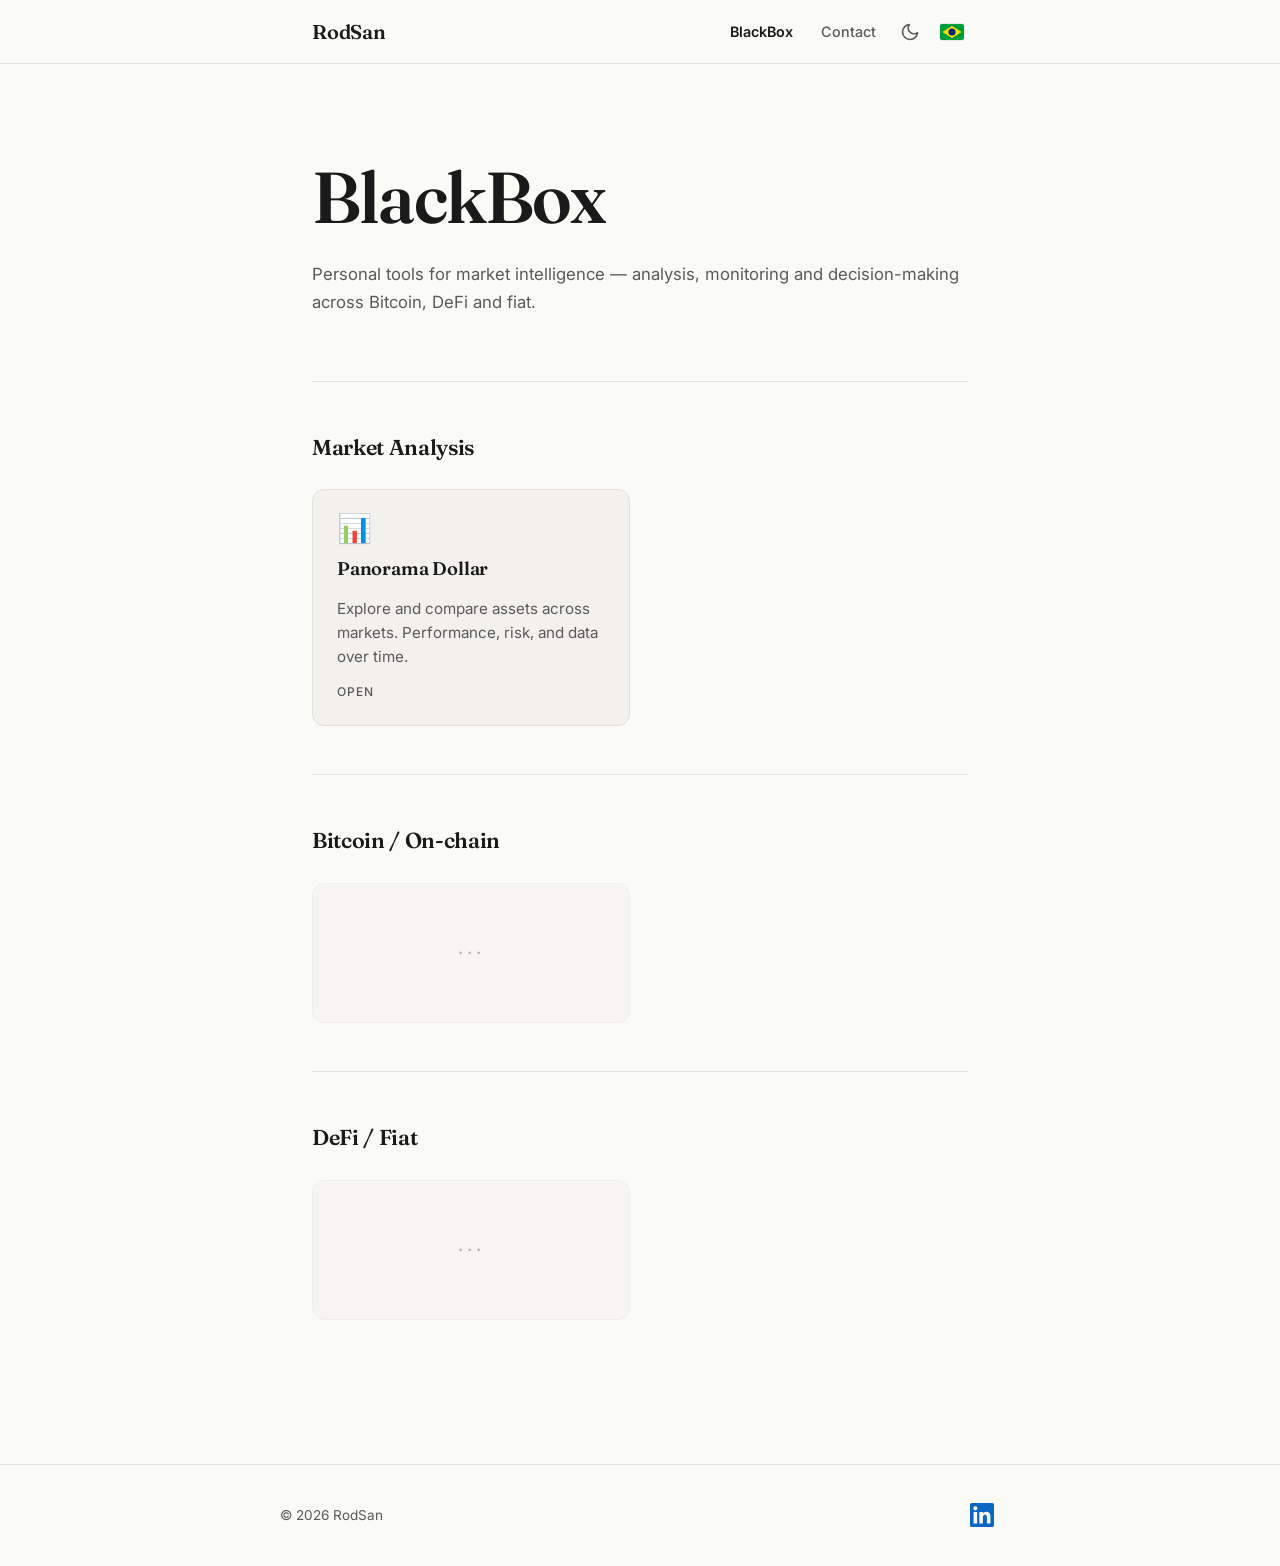
==== index.html @ 90bb87aa "Fix Panorama Dollar link URL in Blackbox" ====
<!DOCTYPE html>
<html lang="en">
<head>
    <meta charset="UTF-8">
    <meta name="viewport" content="width=device-width, initial-scale=1.0">
    <title>BlackBox — RodSan</title>
    <meta name="description" content="Personal tools for market intelligence — analysis, monitoring and decision-making across Bitcoin, DeFi and fiat.">

    <link rel="alternate" hreflang="en" href="https://0xrodsan.github.io/blackbox/">
    <link rel="alternate" hreflang="pt-BR" href="https://0xrodsan.github.io/blackbox/pt/">
    <link rel="alternate" hreflang="x-default" href="https://0xrodsan.github.io/blackbox/">
    <link rel="canonical" href="https://0xrodsan.github.io/blackbox/">

    <link rel="preconnect" href="https://fonts.googleapis.com">
    <link rel="preconnect" href="https://fonts.gstatic.com" crossorigin>
    <link href="https://fonts.googleapis.com/css2?family=Fraunces:ital,wght@0,400;0,600;0,700;1,400&family=Inter:wght@400;500;600&display=swap" rel="stylesheet">

    <link rel="stylesheet" href="./style.css">

    <script>
        (function() {
            var stored = localStorage.getItem('theme');
            var prefersDark = window.matchMedia('(prefers-color-scheme: dark)').matches;
            var theme = stored || (prefersDark ? 'dark' : 'light');
            document.documentElement.setAttribute('data-theme', theme);
        })();
    </script>
</head>
<body>
    <header class="site-header">
        <div class="header-inner">
            <a href="https://0xrodsan.github.io/" class="site-logo">RodSan</a>

            <nav class="site-nav" aria-label="Main navigation">
                <ul class="nav-list">
                    <li class="nav-item"><a class="nav-link is-active" aria-current="page">BlackBox</a></li>
                    <li class="nav-item"><a href="https://0xrodsan.github.io/contato.html" class="nav-link">Contact</a></li>
                </ul>
            </nav>

            <div class="header-actions">
                <button type="button" class="theme-toggle" aria-label="Toggle light/dark theme" title="Toggle theme">
                    <svg class="icon-sun" xmlns="http://www.w3.org/2000/svg" width="20" height="20" viewBox="0 0 24 24" fill="none" stroke="currentColor" stroke-width="2" stroke-linecap="round" stroke-linejoin="round" aria-hidden="true">
                        <circle cx="12" cy="12" r="4"></circle>
                        <path d="M12 2v2M12 20v2M4.93 4.93l1.41 1.41M17.66 17.66l1.41 1.41M2 12h2M20 12h2M4.93 19.07l1.41-1.41M17.66 6.34l1.41-1.41"></path>
                    </svg>
                    <svg class="icon-moon" xmlns="http://www.w3.org/2000/svg" width="20" height="20" viewBox="0 0 24 24" fill="none" stroke="currentColor" stroke-width="2" stroke-linecap="round" stroke-linejoin="round" aria-hidden="true">
                        <path d="M21 12.79A9 9 0 1 1 11.21 3 7 7 0 0 0 21 12.79z"></path>
                    </svg>
                </button>

                <a href="./pt/" class="lang-flag" aria-label="Português" title="Português">
                    <svg xmlns="http://www.w3.org/2000/svg" viewBox="0 0 30 20" width="24" height="16" aria-hidden="true">
                        <rect width="30" height="20" fill="#009c3b"/>
                        <polygon points="15,2.5 27,10 15,17.5 3,10" fill="#ffdf00"/>
                        <circle cx="15" cy="10" r="4.5" fill="#002776"/>
                    </svg>
                </a>

                <button type="button" class="menu-toggle" aria-label="Open menu" aria-expanded="false" aria-controls="mobile-nav">
                    <span></span>
                    <span></span>
                    <span></span>
                </button>
            </div>
        </div>

        <nav id="mobile-nav" class="mobile-nav" aria-label="Mobile navigation" hidden>
            <ul class="mobile-nav-list">
                <li class="mobile-nav-item"><a class="mobile-nav-link is-active" aria-current="page">BlackBox</a></li>
                <li class="mobile-nav-item"><a href="https://0xrodsan.github.io/contato.html" class="mobile-nav-link">Contact</a></li>
            </ul>
        </nav>
    </header>

    <main class="main-content">
        <section class="hero reveal" aria-labelledby="hero-title">
            <h1 id="hero-title" class="hero-title">BlackBox</h1>
            <p class="hero-subtitle">
                Personal tools for market intelligence — analysis, monitoring and decision-making across Bitcoin, DeFi and fiat.
            </p>
        </section>

        <section class="app-section reveal" aria-labelledby="section-market">
            <h3 id="section-market" class="app-section-title">Market Analysis</h3>
            <div class="app-grid">
                <article class="app-card">
                    <div class="app-card-emoji" aria-hidden="true">📊</div>
                    <h4 class="app-card-title">Panorama Dollar</h4>
                    <p class="app-card-text">Explore and compare assets across markets. Performance, risk, and data over time.</p>
                    <a class="app-card-cta" href="https://0xrodsan.github.io/panorama-dollar/">Open</a>
                </article>
            </div>
        </section>

        <section class="app-section reveal" aria-labelledby="section-btc">
            <h3 id="section-btc" class="app-section-title">Bitcoin / On-chain</h3>
            <div class="app-grid">
                <article class="app-card app-card--placeholder" aria-hidden="true">
                    <span class="app-card-placeholder-mark">···</span>
                </article>
            </div>
        </section>

        <section class="app-section reveal" aria-labelledby="section-defi">
            <h3 id="section-defi" class="app-section-title">DeFi / Fiat</h3>
            <div class="app-grid">
                <article class="app-card app-card--placeholder" aria-hidden="true">
                    <span class="app-card-placeholder-mark">···</span>
                </article>
            </div>
        </section>
    </main>

    <footer class="site-footer">
        <div class="footer-inner">
            <p class="footer-copy">© <span class="footer-year">2025</span> RodSan</p>
            <ul class="footer-social">
                <li>
                    <a href="https://www.linkedin.com/in/rodsan80/" class="footer-social-link" target="_blank" rel="noopener noreferrer" aria-label="LinkedIn">
                        <svg xmlns="http://www.w3.org/2000/svg" viewBox="0 0 24 24" aria-hidden="true">
                            <path fill="#0A66C2" d="M20.447 20.452h-3.554v-5.569c0-1.328-.027-3.037-1.852-3.037-1.853 0-2.136 1.445-2.136 2.939v5.667H9.351V9h3.414v1.561h.046c.477-.9 1.637-1.85 3.37-1.85 3.601 0 4.267 2.37 4.267 5.455v6.286zM5.337 7.433c-1.144 0-2.063-.926-2.063-2.065 0-1.138.92-2.063 2.063-2.063 1.14 0 2.064.925 2.064 2.063 0 1.139-.925 2.065-2.064 2.065zm1.782 13.019H3.555V9h3.564v11.452zM22.225 0H1.771C.792 0 0 .774 0 1.729v20.542C0 23.227.792 24 1.771 24h20.451C23.2 24 24 23.227 24 22.271V1.729C24 .774 23.2 0 22.222 0h.003z"/>
                        </svg>
                    </a>
                </li>
            </ul>
        </div>
    </footer>

    <script src="./config.js"></script>
    <script src="./script.js"></script>
</body>
</html>
---- style.css ----
/* ============================================================
   Theme tokens
   ============================================================ */
:root {
    --font-serif: "Fraunces", "Iowan Old Style", "Apple Garamond", Georgia, serif;
    --font-sans: "Inter", -apple-system, BlinkMacSystemFont, "Segoe UI", Roboto, sans-serif;

    --max-width: 720px;
    --header-height: 64px;

    --transition-fast: 180ms ease;
    --transition-medium: 320ms ease;

    --radius-sm: 6px;
    --radius-md: 12px;
    --radius-lg: 16px;
}

[data-theme="light"] {
    --color-bg: #fafaf7;
    --color-surface: #f3f1ec;
    --color-text: #1a1a1a;
    --color-text-muted: #5a5a5a;
    --color-border: #e3e0d8;
    --color-accent: #1a1a1a;
    --color-link: #1a1a1a;
    --color-link-hover: #5a5a5a;
}

[data-theme="dark"] {
    --color-bg: #131312;
    --color-surface: #1c1c1a;
    --color-text: #ececea;
    --color-text-muted: #9a9a96;
    --color-border: #2a2a27;
    --color-accent: #ececea;
    --color-link: #ececea;
    --color-link-hover: #b8b8b3;
}

/* ============================================================
   Reset & base
   ============================================================ */
*,
*::before,
*::after {
    box-sizing: border-box;
    margin: 0;
    padding: 0;
}

html {
    scroll-behavior: smooth;
    -webkit-text-size-adjust: 100%;
}

body {
    font-family: var(--font-sans);
    font-size: 16px;
    line-height: 1.65;
    color: var(--color-text);
    background-color: var(--color-bg);
    -webkit-font-smoothing: antialiased;
    -moz-osx-font-smoothing: grayscale;
    transition: background-color var(--transition-medium), color var(--transition-medium);
    min-height: 100vh;
    display: flex;
    flex-direction: column;
}

a {
    color: var(--color-link);
    text-decoration: none;
    transition: color var(--transition-fast);
}

a:hover {
    color: var(--color-link-hover);
}

button {
    font: inherit;
    color: inherit;
    background: none;
    border: none;
    cursor: pointer;
}

ul {
    list-style: none;
}

img,
svg {
    display: block;
    max-width: 100%;
}

/* ============================================================
   Header
   ============================================================ */
.site-header {
    position: fixed;
    top: 0;
    left: 0;
    right: 0;
    z-index: 100;
    height: var(--header-height);
    background-color: color-mix(in srgb, var(--color-bg) 88%, transparent);
    backdrop-filter: saturate(180%) blur(12px);
    -webkit-backdrop-filter: saturate(180%) blur(12px);
    border-bottom: 1px solid var(--color-border);
    transition: background-color var(--transition-medium), border-color var(--transition-medium);
}

.header-inner {
    height: 100%;
    max-width: var(--max-width);
    margin: 0 auto;
    padding: 0 1.25rem;
    display: flex;
    align-items: center;
    justify-content: space-between;
    gap: 1rem;
}

.site-logo {
    font-family: var(--font-serif);
    font-size: 1.25rem;
    font-weight: 600;
    letter-spacing: -0.01em;
    color: var(--color-text);
}

.site-logo:hover {
    color: var(--color-text-muted);
}

.site-nav {
    display: none;
    margin-left: auto;
}

.nav-list {
    display: flex;
    gap: 1.75rem;
}

.nav-link {
    font-size: 0.9rem;
    font-weight: 500;
    color: var(--color-text-muted);
    position: relative;
}

.nav-link::after {
    content: "";
    position: absolute;
    left: 0;
    right: 0;
    bottom: -4px;
    height: 1px;
    background-color: currentColor;
    transform: scaleX(0);
    transform-origin: left;
    transition: transform var(--transition-fast);
}

.nav-link:hover {
    color: var(--color-text);
}

.nav-link:hover::after {
    transform: scaleX(1);
}

/* Active nav state — no href, distinct color/weight, no underline animation */
.nav-link.is-active,
.mobile-nav-link.is-active {
    color: var(--color-text);
    font-weight: 600;
    cursor: default;
}

.nav-link.is-active::after {
    display: none;
}

.nav-link.is-active:hover {
    color: var(--color-text);
}

.header-actions {
    display: flex;
    align-items: center;
    gap: 0.5rem;
}

.lang-flag {
    display: inline-flex;
    align-items: center;
    justify-content: center;
    padding: 0.25rem;
    border-radius: var(--radius-sm);
    transition: background-color var(--transition-fast);
}

.lang-flag:hover {
    background-color: var(--color-surface);
}

.lang-flag svg {
    display: block;
    width: 24px;
    height: 16px;
    border-radius: 2px;
    box-shadow: 0 0 0 1px color-mix(in srgb, var(--color-border) 70%, transparent);
}

.theme-toggle {
    display: flex;
    align-items: center;
    justify-content: center;
    width: 36px;
    height: 36px;
    border-radius: var(--radius-sm);
    color: var(--color-text-muted);
    transition: color var(--transition-fast), background-color var(--transition-fast);
}

.theme-toggle:hover {
    color: var(--color-text);
    background-color: var(--color-surface);
}

.icon-sun,
.icon-moon {
    display: none;
}

[data-theme="light"] .icon-moon {
    display: block;
}

[data-theme="dark"] .icon-sun {
    display: block;
}

.menu-toggle {
    display: flex;
    flex-direction: column;
    justify-content: center;
    gap: 4px;
    width: 36px;
    height: 36px;
    padding: 8px;
    border-radius: var(--radius-sm);
    transition: background-color var(--transition-fast);
}

.menu-toggle:hover {
    background-color: var(--color-surface);
}

.menu-toggle span {
    display: block;
    height: 1.5px;
    width: 100%;
    background-color: var(--color-text);
    border-radius: 1px;
    transition: transform var(--transition-fast), opacity var(--transition-fast);
}

.menu-toggle[aria-expanded="true"] span:nth-child(1) {
    transform: translateY(5.5px) rotate(45deg);
}

.menu-toggle[aria-expanded="true"] span:nth-child(2) {
    opacity: 0;
}

.menu-toggle[aria-expanded="true"] span:nth-child(3) {
    transform: translateY(-5.5px) rotate(-45deg);
}

/* Mobile nav */
.mobile-nav {
    border-top: 1px solid var(--color-border);
    background-color: var(--color-bg);
    padding: 1rem 1.25rem 1.5rem;
}

.mobile-nav[hidden] {
    display: none;
}

.mobile-nav-list {
    display: flex;
    flex-direction: column;
    gap: 0.75rem;
}

.mobile-nav-link {
    display: block;
    padding: 0.5rem 0;
    font-size: 1rem;
    color: var(--color-text);
    border-bottom: 1px solid var(--color-border);
}

/* ============================================================
   Main content
   ============================================================ */
.main-content {
    flex: 1;
    max-width: var(--max-width);
    width: 100%;
    margin: 0 auto;
    padding: calc(var(--header-height) + 3rem) 1.25rem 4rem;
}

/* Section reveal animation */
.reveal {
    opacity: 0;
    transform: translateY(24px);
    transition: opacity 700ms ease, transform 700ms ease;
}

.reveal.is-visible {
    opacity: 1;
    transform: translateY(0);
}

@media (prefers-reduced-motion: reduce) {
    .reveal {
        opacity: 1;
        transform: none;
        transition: none;
    }
}

/* ============================================================
   Hero
   ============================================================ */
.hero {
    padding: 3rem 0 4rem;
    border-bottom: 1px solid var(--color-border);
}

.hero-title {
    font-family: var(--font-serif);
    font-size: clamp(2.75rem, 8vw, 4.5rem);
    font-weight: 600;
    letter-spacing: -0.025em;
    line-height: 1.05;
    margin-bottom: 1.5rem;
}

.hero-subtitle {
    font-size: 1.05rem;
    line-height: 1.7;
    color: var(--color-text-muted);
    max-width: 36rem;
}

:lang(en) .hero-subtitle {
    max-width: 42rem;
}

/* ============================================================
   App sections (category + card grid) — reusable template
   ============================================================ */
.app-section {
    padding: 3rem 0;
    border-bottom: 1px solid var(--color-border);
}

.app-section:last-of-type {
    border-bottom: none;
}

.app-section-title {
    font-family: var(--font-serif);
    font-size: 1.35rem;
    font-weight: 600;
    letter-spacing: -0.015em;
    color: var(--color-text);
    margin-bottom: 1.5rem;
}

.app-grid {
    display: grid;
    grid-template-columns: 1fr;
    gap: 1.25rem;
}

.app-card {
    background-color: var(--color-surface);
    border: 1px solid var(--color-border);
    border-radius: var(--radius-md);
    padding: 1.5rem;
    display: flex;
    flex-direction: column;
    gap: 0.75rem;
    min-height: 180px;
    transition: background-color var(--transition-medium), border-color var(--transition-medium), opacity var(--transition-medium);
}

.app-card.is-disabled {
    opacity: 0.6;
    cursor: not-allowed;
}

.app-card-emoji {
    font-size: 1.75rem;
    line-height: 1;
}

.app-card-title {
    font-family: var(--font-serif);
    font-size: 1.15rem;
    font-weight: 600;
    letter-spacing: -0.01em;
    color: var(--color-text);
}

.app-card-text {
    font-size: 0.95rem;
    color: var(--color-text-muted);
    line-height: 1.6;
    flex: 1;
}

.app-card-cta {
    font-size: 0.75rem;
    color: var(--color-text-muted);
    font-weight: 500;
    letter-spacing: 0.08em;
    text-transform: uppercase;
    margin-top: auto;
}

/* Empty placeholder card — disabled shell, no content */
.app-card--placeholder {
    opacity: 0.45;
    align-items: center;
    justify-content: center;
    min-height: 140px;
}

.app-card-placeholder-mark {
    color: var(--color-text-muted);
    font-size: 1.25rem;
    letter-spacing: 0.2em;
    line-height: 1;
}

/* ============================================================
   Footer
   ============================================================ */
.site-footer {
    border-top: 1px solid var(--color-border);
    padding: 2rem 1.25rem;
    margin-top: 2rem;
    transition: border-color var(--transition-medium);
}

.footer-inner {
    max-width: var(--max-width);
    margin: 0 auto;
    display: flex;
    align-items: center;
    justify-content: space-between;
    gap: 1rem;
}

.footer-copy {
    font-size: 0.85rem;
    color: var(--color-text-muted);
}

.footer-social {
    display: flex;
    gap: 1rem;
}

.footer-social-link {
    display: inline-flex;
    align-items: center;
    justify-content: center;
    color: var(--color-text-muted);
    padding: 0.4rem;
    transition: color var(--transition-fast), opacity var(--transition-fast), transform var(--transition-fast);
}

.footer-social-link:hover {
    color: var(--color-text);
    opacity: 0.75;
    transform: translateY(-2px);
}

.footer-social-link svg {
    width: 24px;
    height: 24px;
    flex-shrink: 0;
    pointer-events: none;
}

/* ============================================================
   Responsive: tablet & up
   ============================================================ */
@media (min-width: 720px) {
    .header-inner {
        padding: 0 2rem;
    }

    .site-nav {
        display: block;
    }

    .menu-toggle {
        display: none;
    }

    .mobile-nav {
        display: none !important;
    }

    .main-content {
        padding-left: 2rem;
        padding-right: 2rem;
    }

    .site-footer {
        padding-left: 2rem;
        padding-right: 2rem;
    }

    .app-grid {
        grid-template-columns: repeat(auto-fill, minmax(260px, 1fr));
    }
}
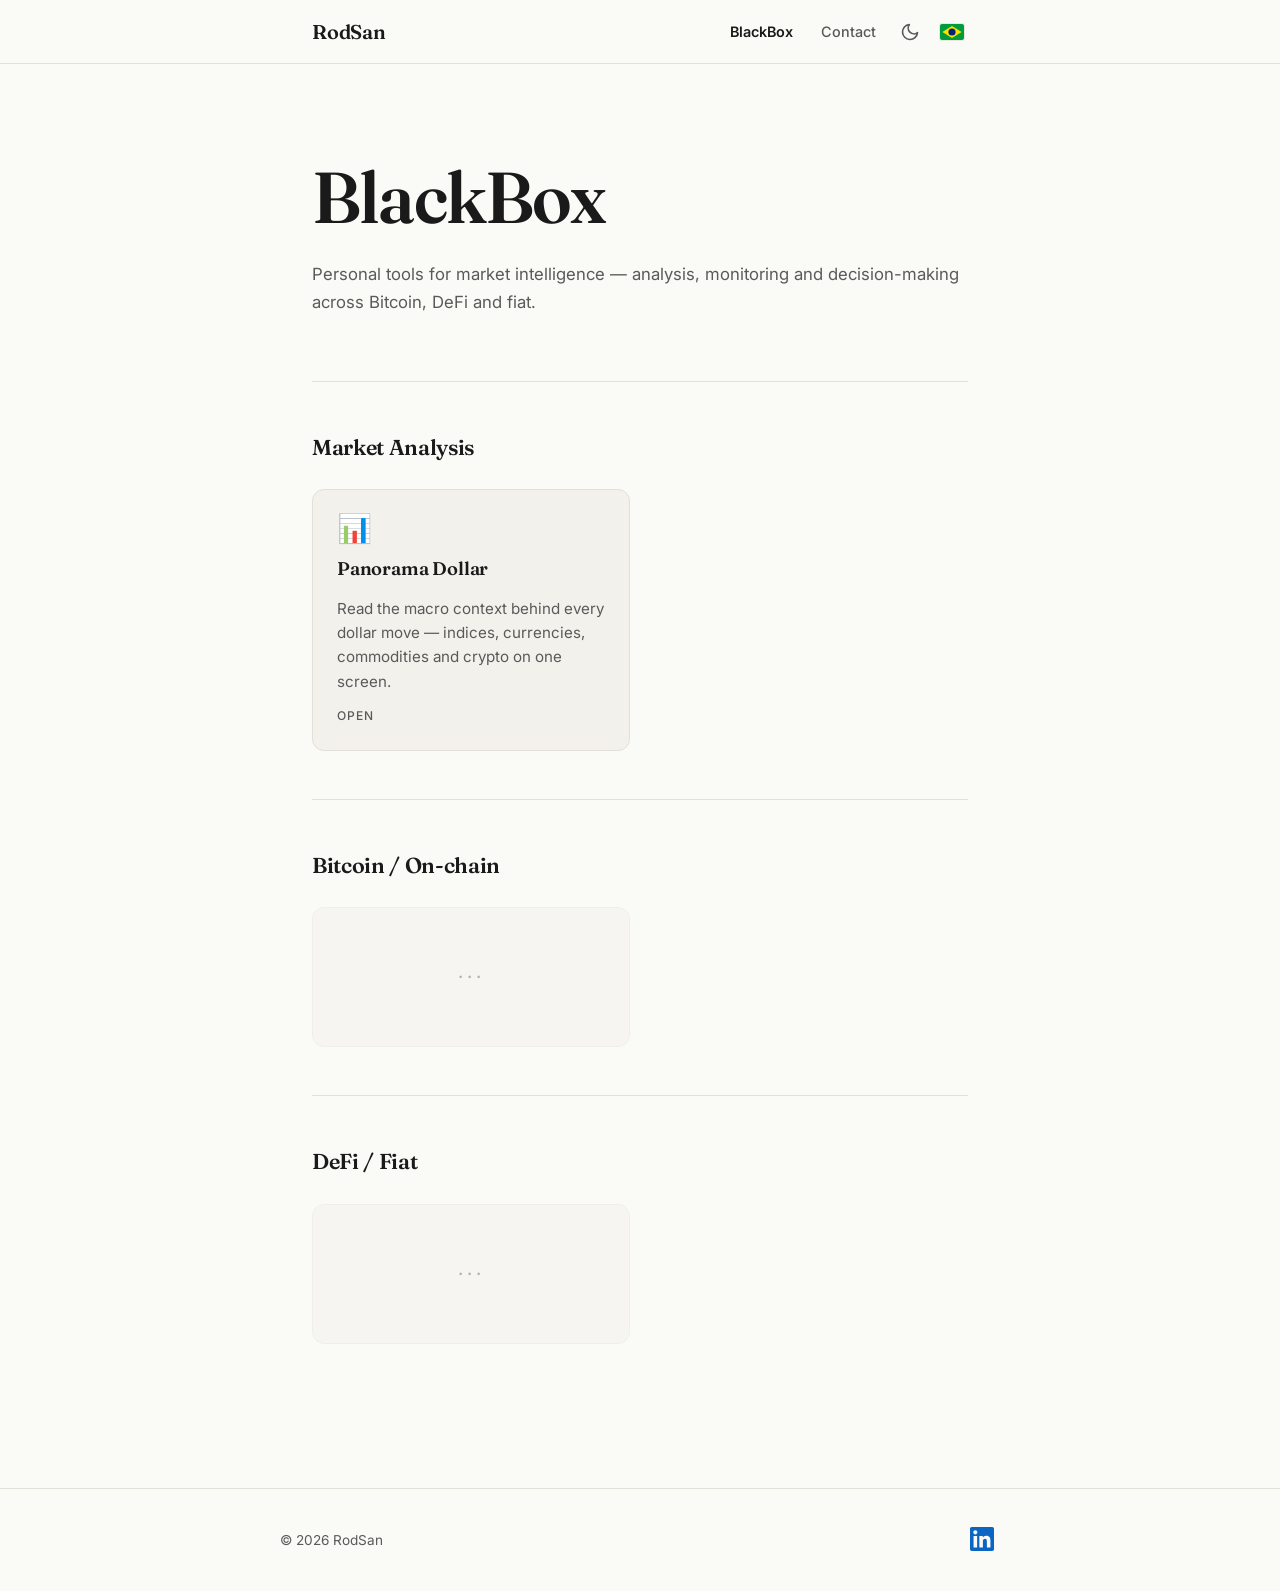
==== commit ab66f6fa: "Update Panorama Dollar card text and activate PT-BR link" ====
--- a/index.html
+++ b/index.html
@@ -87,7 +87,7 @@
                 <article class="app-card">
                     <div class="app-card-emoji" aria-hidden="true">📊</div>
                     <h4 class="app-card-title">Panorama Dollar</h4>
-                    <p class="app-card-text">Explore and compare assets across markets. Performance, risk, and data over time.</p>
+                    <p class="app-card-text">Read the macro context behind every dollar move — indices, currencies, commodities and crypto on one screen.</p>
                     <a class="app-card-cta" href="https://0xrodsan.github.io/panorama-dollar/">Open</a>
                 </article>
             </div>
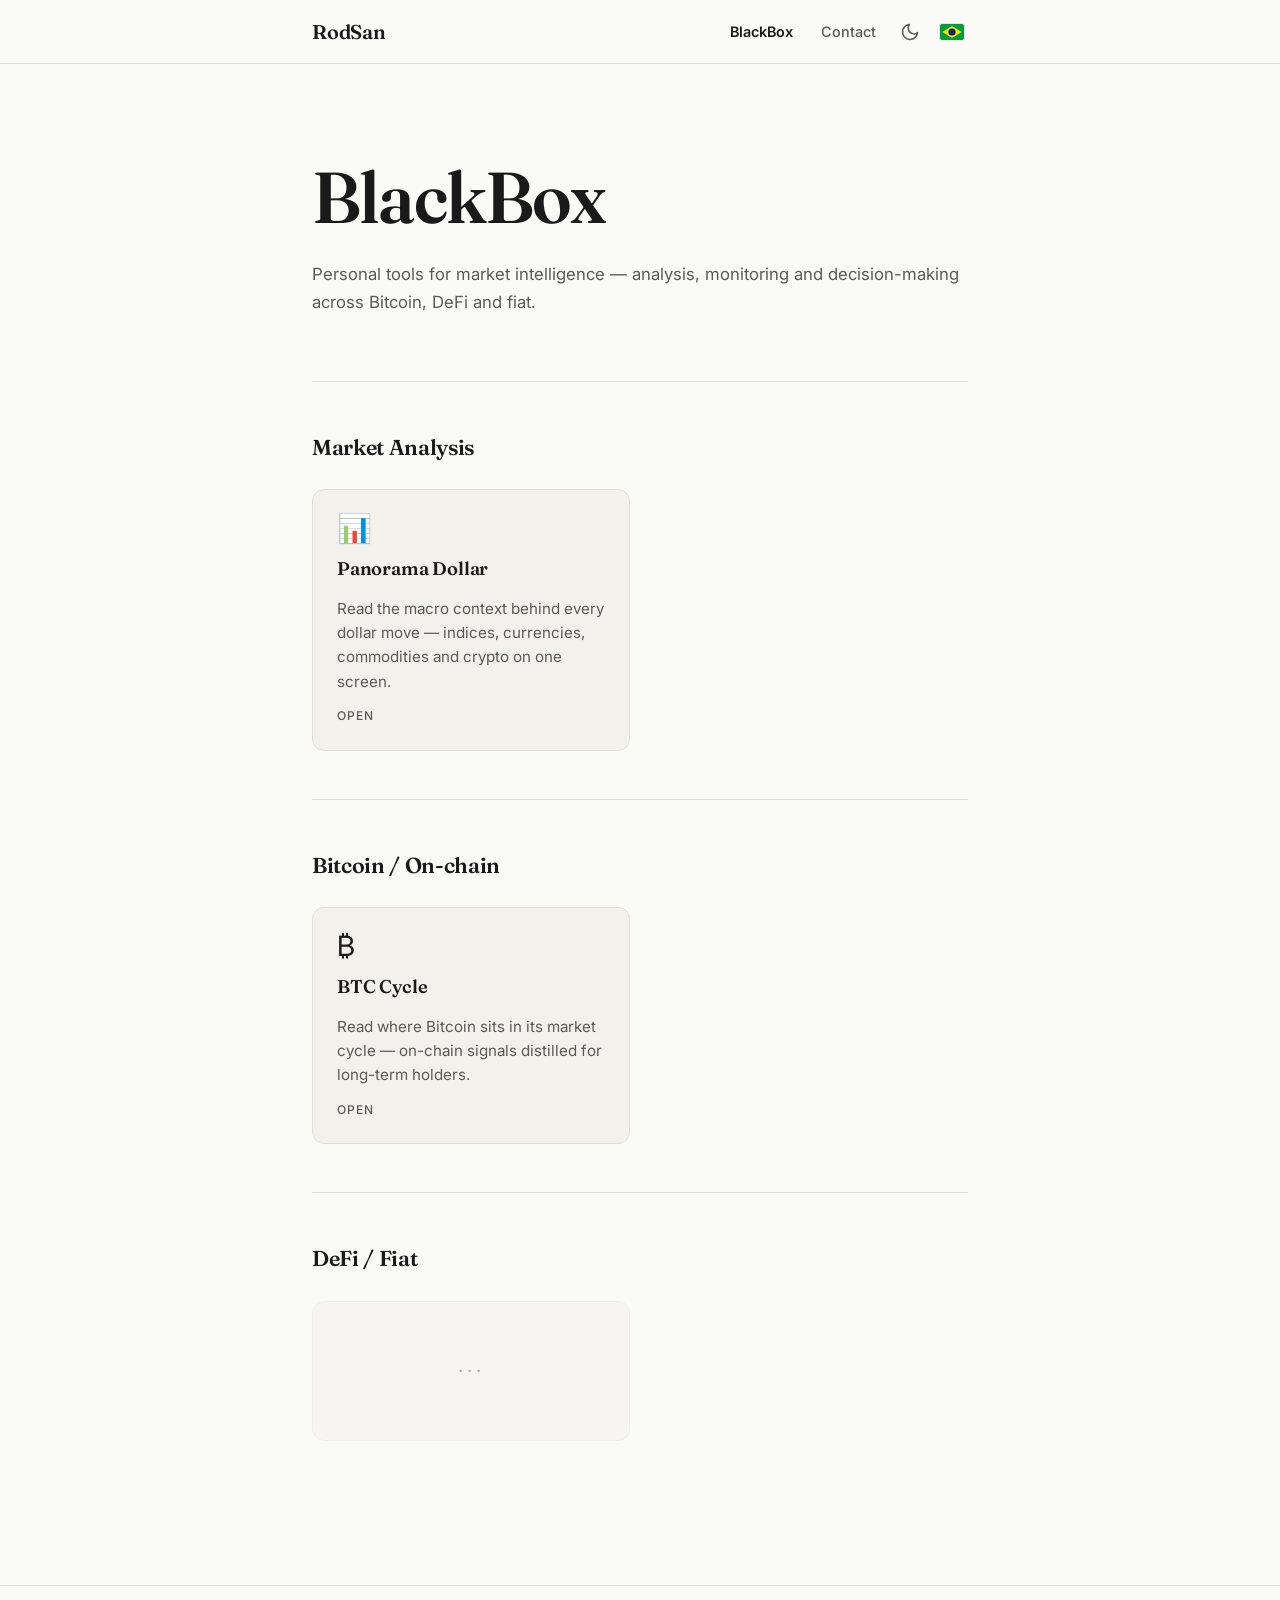
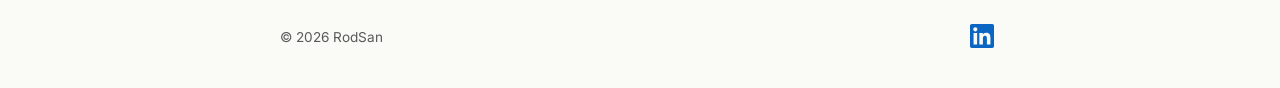
==== commit 282d44bf: "feat: add btc-cycle card to Bitcoin/On-chain category Co-Authored-By: Claude Sonnet 4.6 <noreply@ant" ====
--- a/index.html
+++ b/index.html
@@ -96,8 +96,11 @@
         <section class="app-section reveal" aria-labelledby="section-btc">
             <h3 id="section-btc" class="app-section-title">Bitcoin / On-chain</h3>
             <div class="app-grid">
-                <article class="app-card app-card--placeholder" aria-hidden="true">
-                    <span class="app-card-placeholder-mark">···</span>
+                <article class="app-card">
+                    <div class="app-card-emoji" aria-hidden="true">₿</div>
+                    <h4 class="app-card-title">BTC Cycle</h4>
+                    <p class="app-card-text">Read where Bitcoin sits in its market cycle — on-chain signals distilled for long-term holders.</p>
+                    <a class="app-card-cta" href="https://0xrodsan.github.io/btc-cycle/">Open</a>
                 </article>
             </div>
         </section>
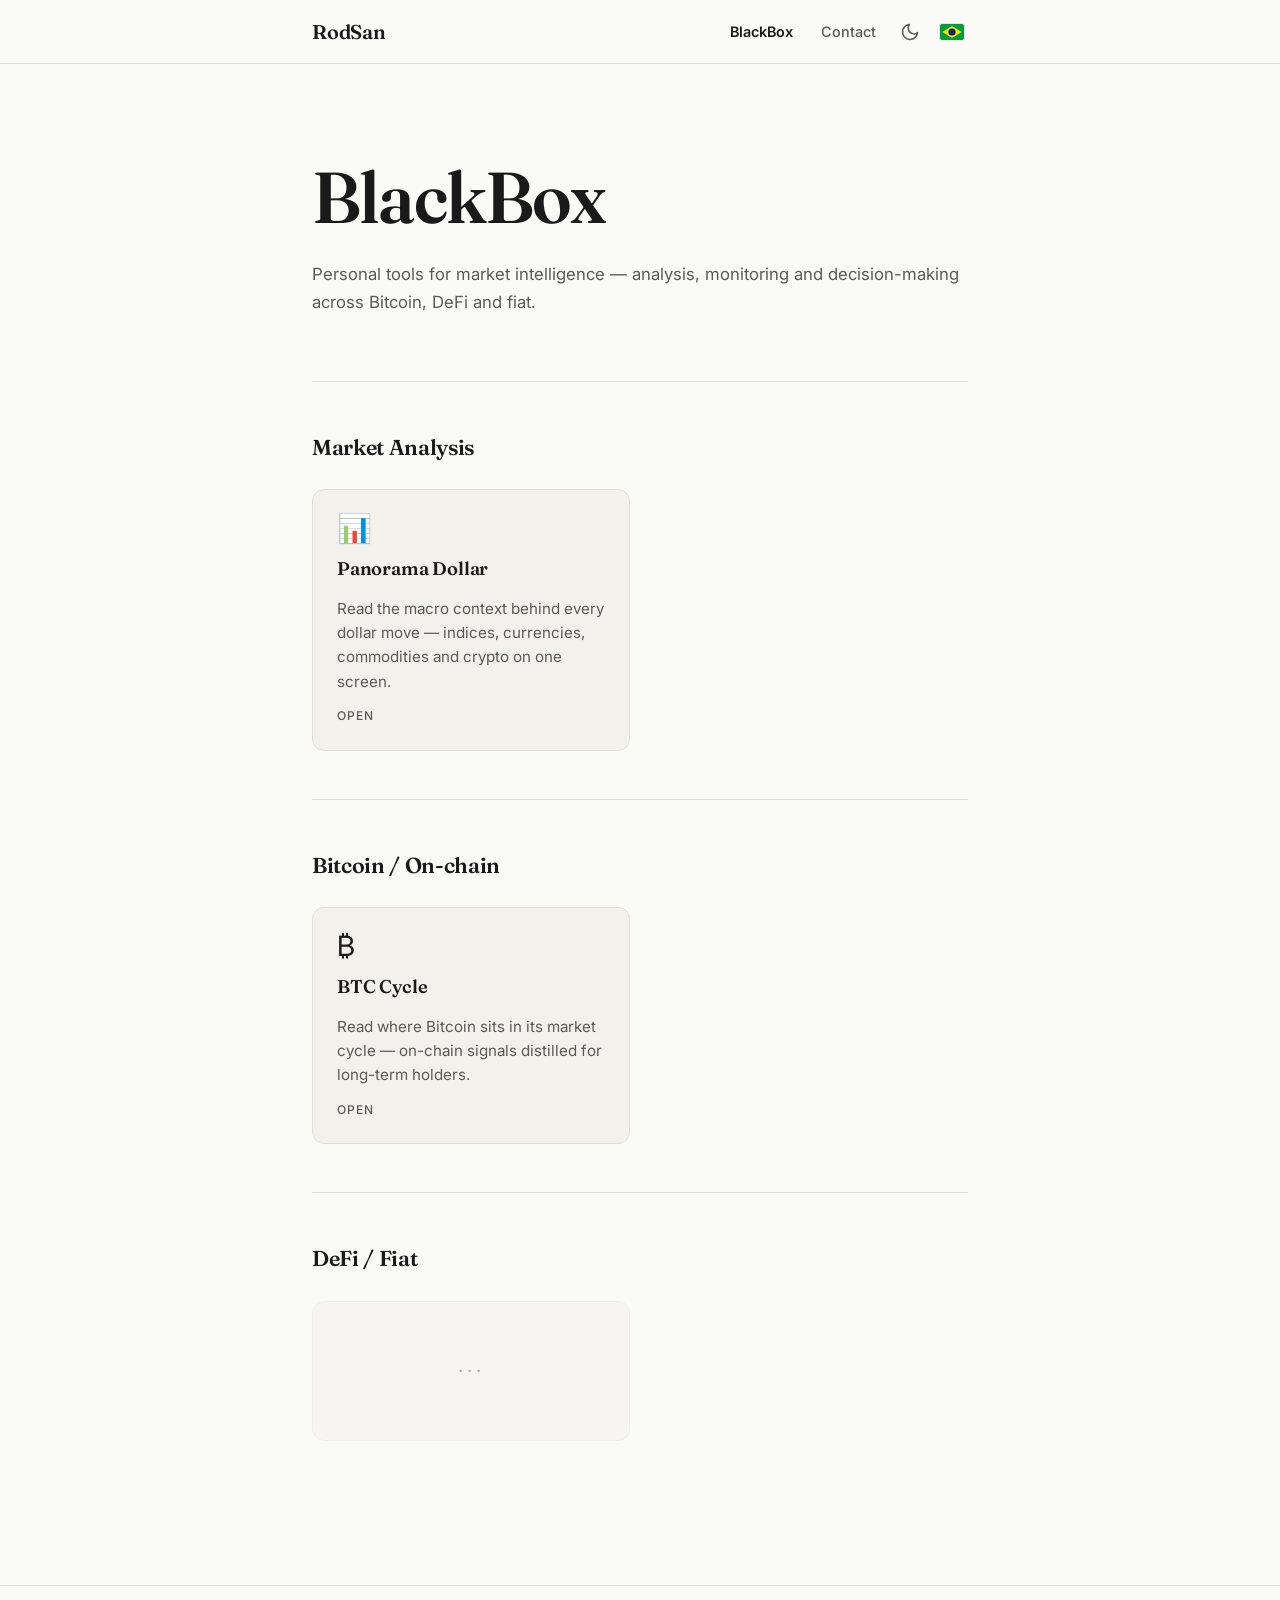
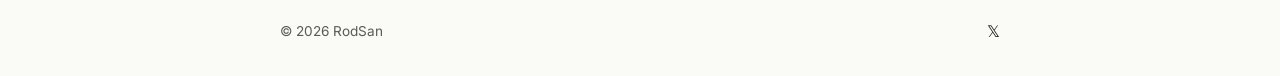
==== commit 4f293e54: "fix: replace LinkedIn with X in footer — subsection standard" ====
--- a/index.html
+++ b/index.html
@@ -120,11 +120,7 @@
             <p class="footer-copy">© <span class="footer-year">2025</span> RodSan</p>
             <ul class="footer-social">
                 <li>
-                    <a href="https://www.linkedin.com/in/rodsan80/" class="footer-social-link" target="_blank" rel="noopener noreferrer" aria-label="LinkedIn">
-                        <svg xmlns="http://www.w3.org/2000/svg" viewBox="0 0 24 24" aria-hidden="true">
-                            <path fill="#0A66C2" d="M20.447 20.452h-3.554v-5.569c0-1.328-.027-3.037-1.852-3.037-1.853 0-2.136 1.445-2.136 2.939v5.667H9.351V9h3.414v1.561h.046c.477-.9 1.637-1.85 3.37-1.85 3.601 0 4.267 2.37 4.267 5.455v6.286zM5.337 7.433c-1.144 0-2.063-.926-2.063-2.065 0-1.138.92-2.063 2.063-2.063 1.14 0 2.064.925 2.064 2.063 0 1.139-.925 2.065-2.064 2.065zm1.782 13.019H3.555V9h3.564v11.452zM22.225 0H1.771C.792 0 0 .774 0 1.729v20.542C0 23.227.792 24 1.771 24h20.451C23.2 24 24 23.227 24 22.271V1.729C24 .774 23.2 0 22.222 0h.003z"/>
-                        </svg>
-                    </a>
+                    <a href="https://x.com/0xRodSan" target="_blank" rel="noopener">𝕏</a>
                 </li>
             </ul>
         </div>
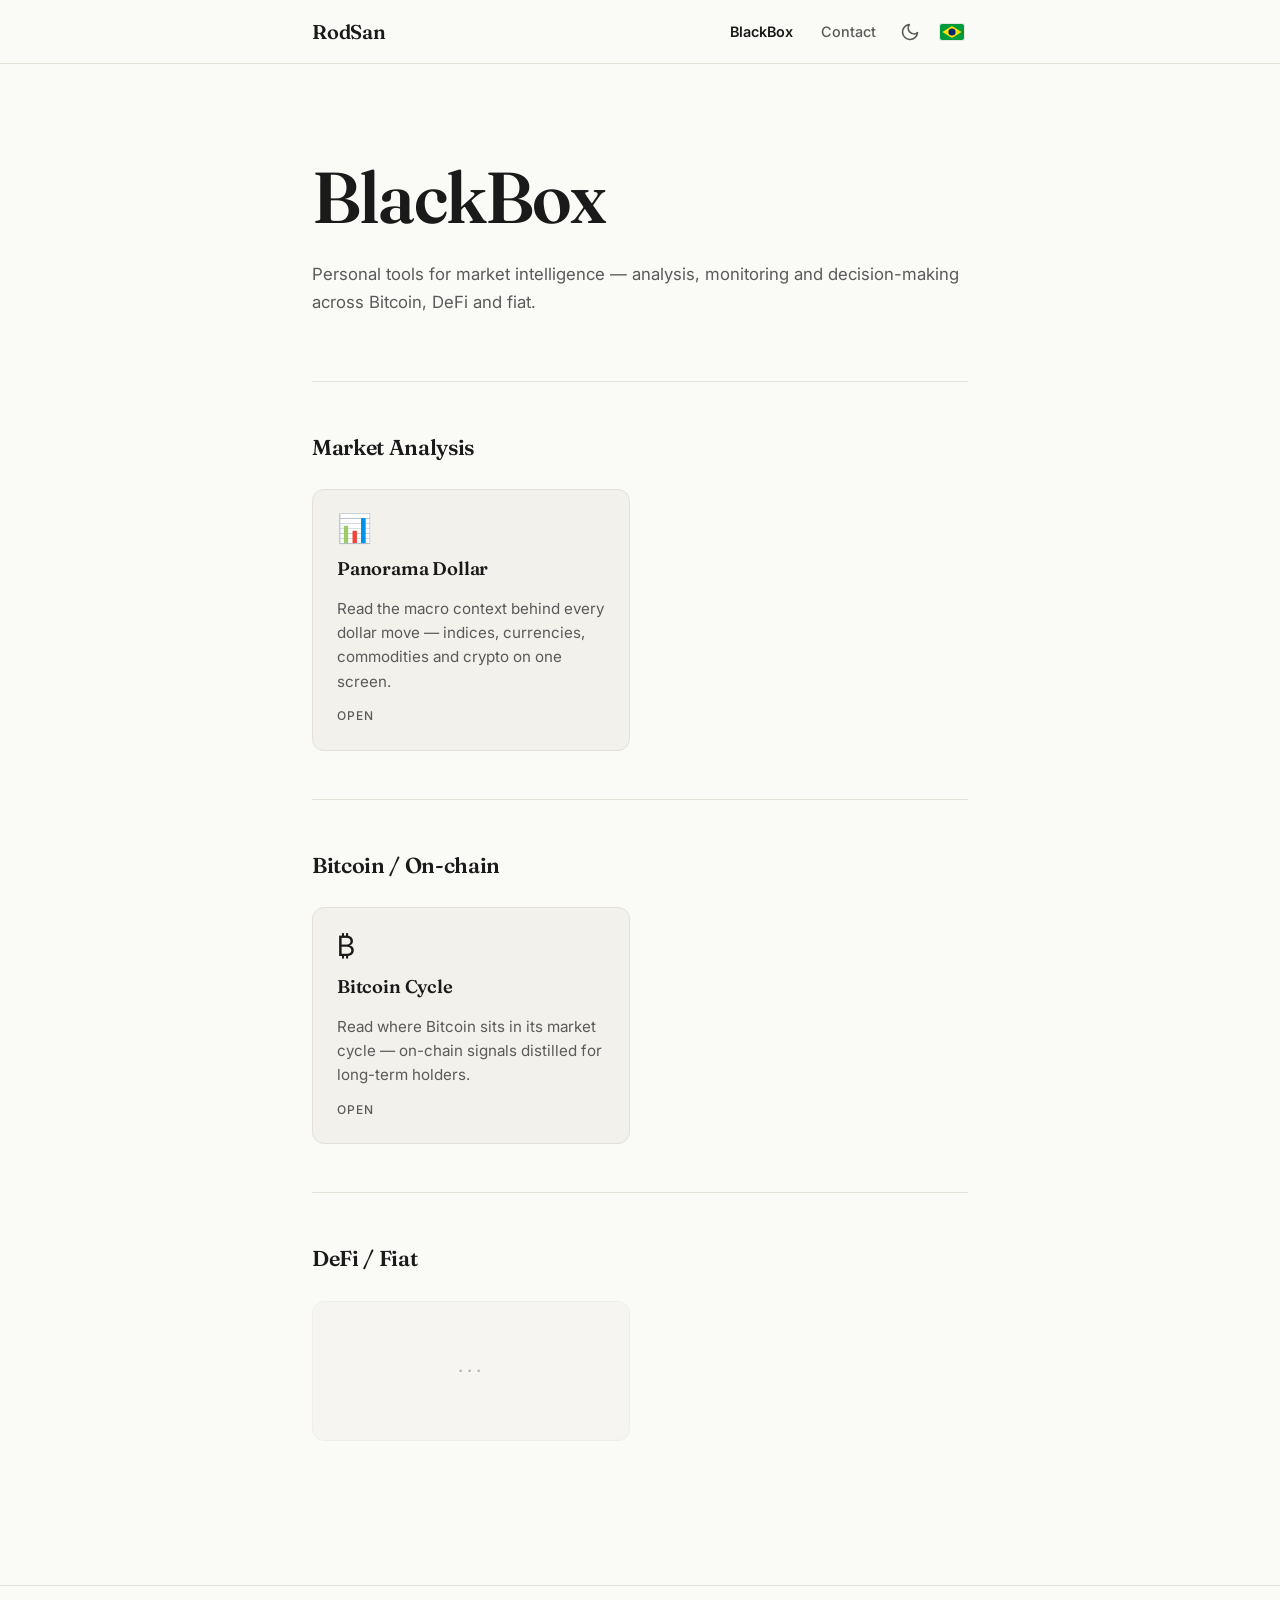
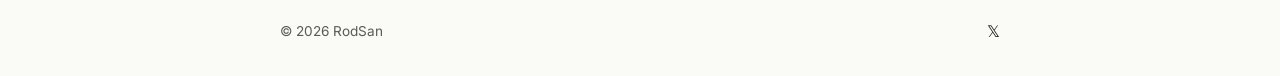
==== commit 24807dc8: "fix: rename BTC Cycle to Bitcoin Cycle in Blackbox card" ====
--- a/index.html
+++ b/index.html
@@ -98,7 +98,7 @@
             <div class="app-grid">
                 <article class="app-card">
                     <div class="app-card-emoji" aria-hidden="true">₿</div>
-                    <h4 class="app-card-title">BTC Cycle</h4>
+                    <h4 class="app-card-title">Bitcoin Cycle</h4>
                     <p class="app-card-text">Read where Bitcoin sits in its market cycle — on-chain signals distilled for long-term holders.</p>
                     <a class="app-card-cta" href="https://0xrodsan.github.io/btc-cycle/">Open</a>
                 </article>
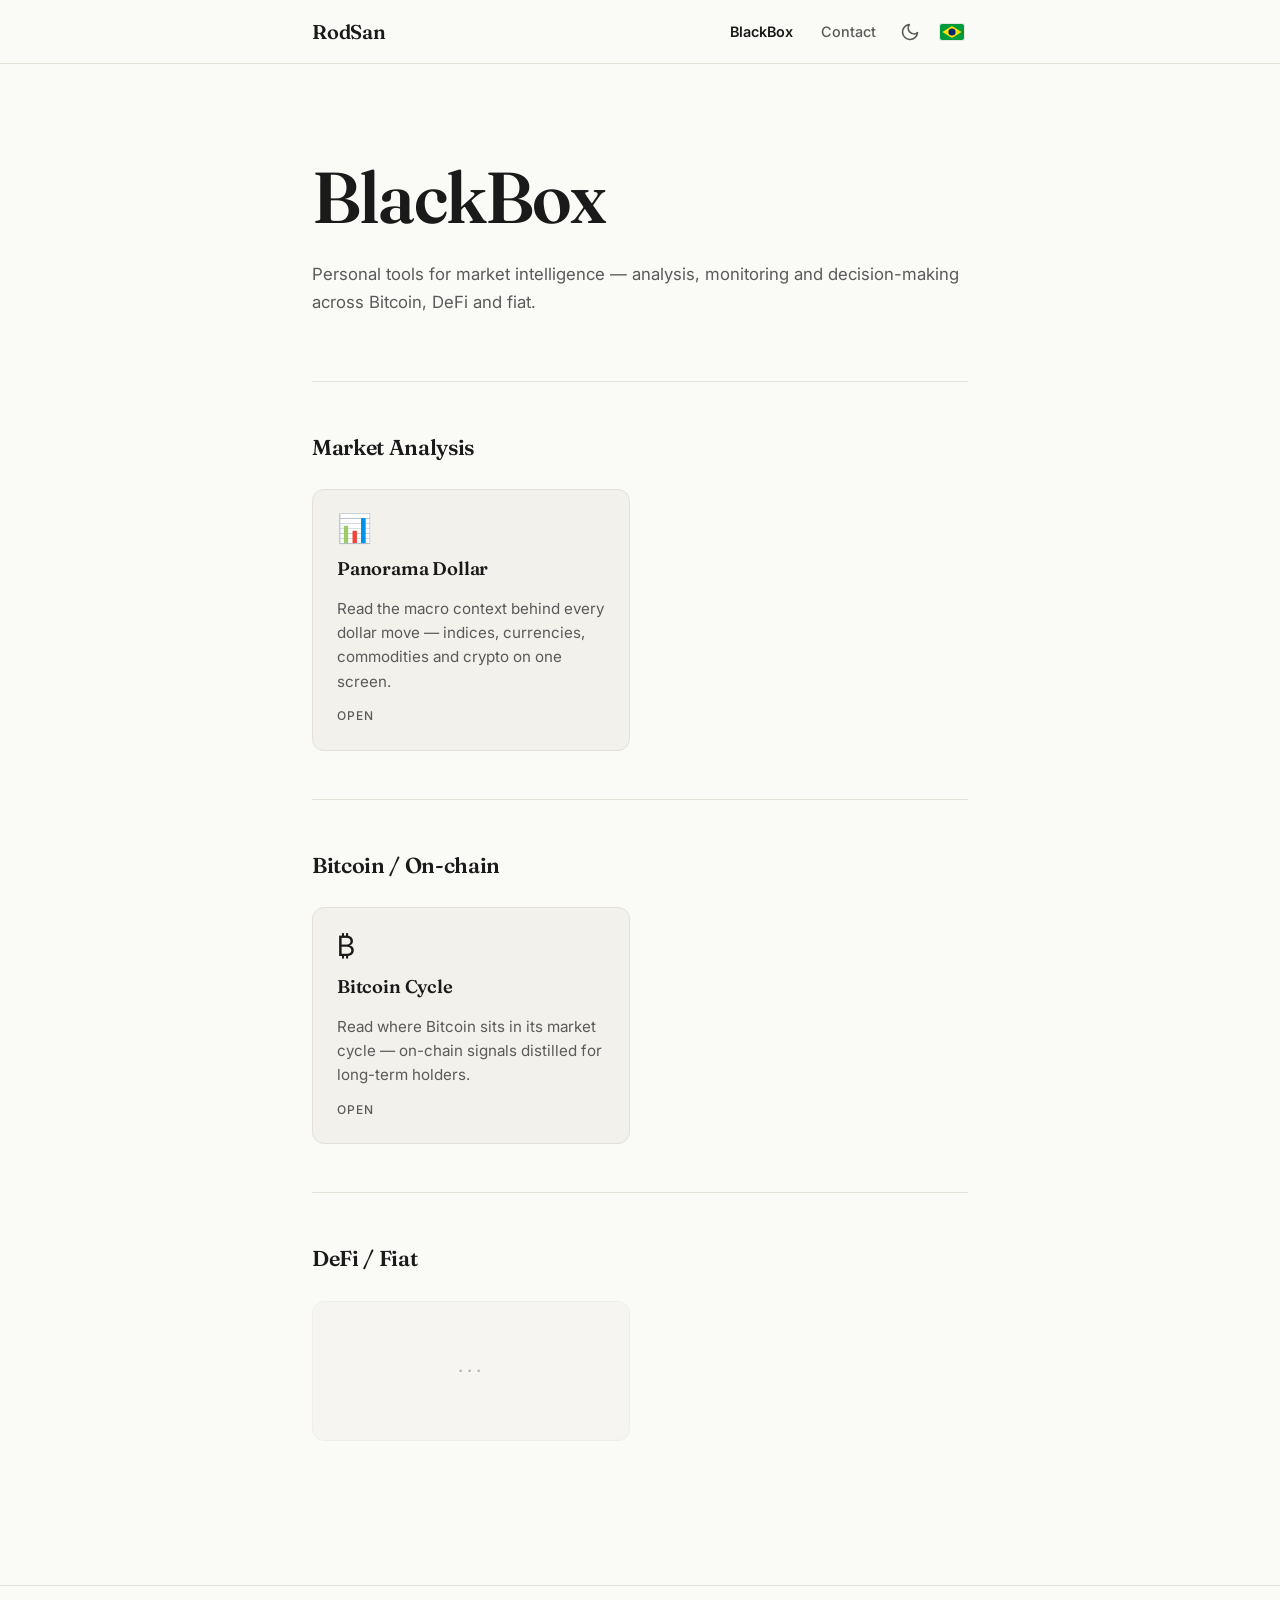
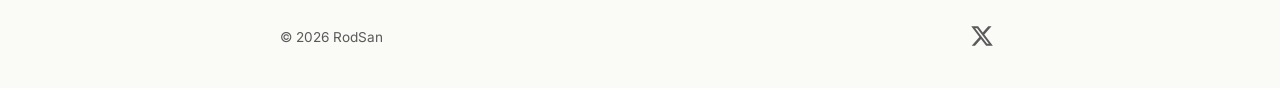
==== commit 56323516: "fix footer: replace X glyph with SVG icon matching main site" ====
--- a/index.html
+++ b/index.html
@@ -120,7 +120,11 @@
             <p class="footer-copy">© <span class="footer-year">2025</span> RodSan</p>
             <ul class="footer-social">
                 <li>
-                    <a href="https://x.com/0xRodSan" target="_blank" rel="noopener">𝕏</a>
+                    <a href="https://x.com/0xRodSan" class="footer-social-link" target="_blank" rel="noopener noreferrer" aria-label="X">
+                        <svg xmlns="http://www.w3.org/2000/svg" viewBox="0 0 24 24" aria-hidden="true">
+                            <path fill="currentColor" d="M18.244 2.25h3.308l-7.227 8.26 8.502 11.24H16.17l-5.214-6.817L4.99 21.75H1.68l7.73-8.835L1.254 2.25H8.08l4.713 6.231zm-1.161 17.52h1.833L7.084 4.126H5.117z"/>
+                        </svg>
+                    </a>
                 </li>
             </ul>
         </div>
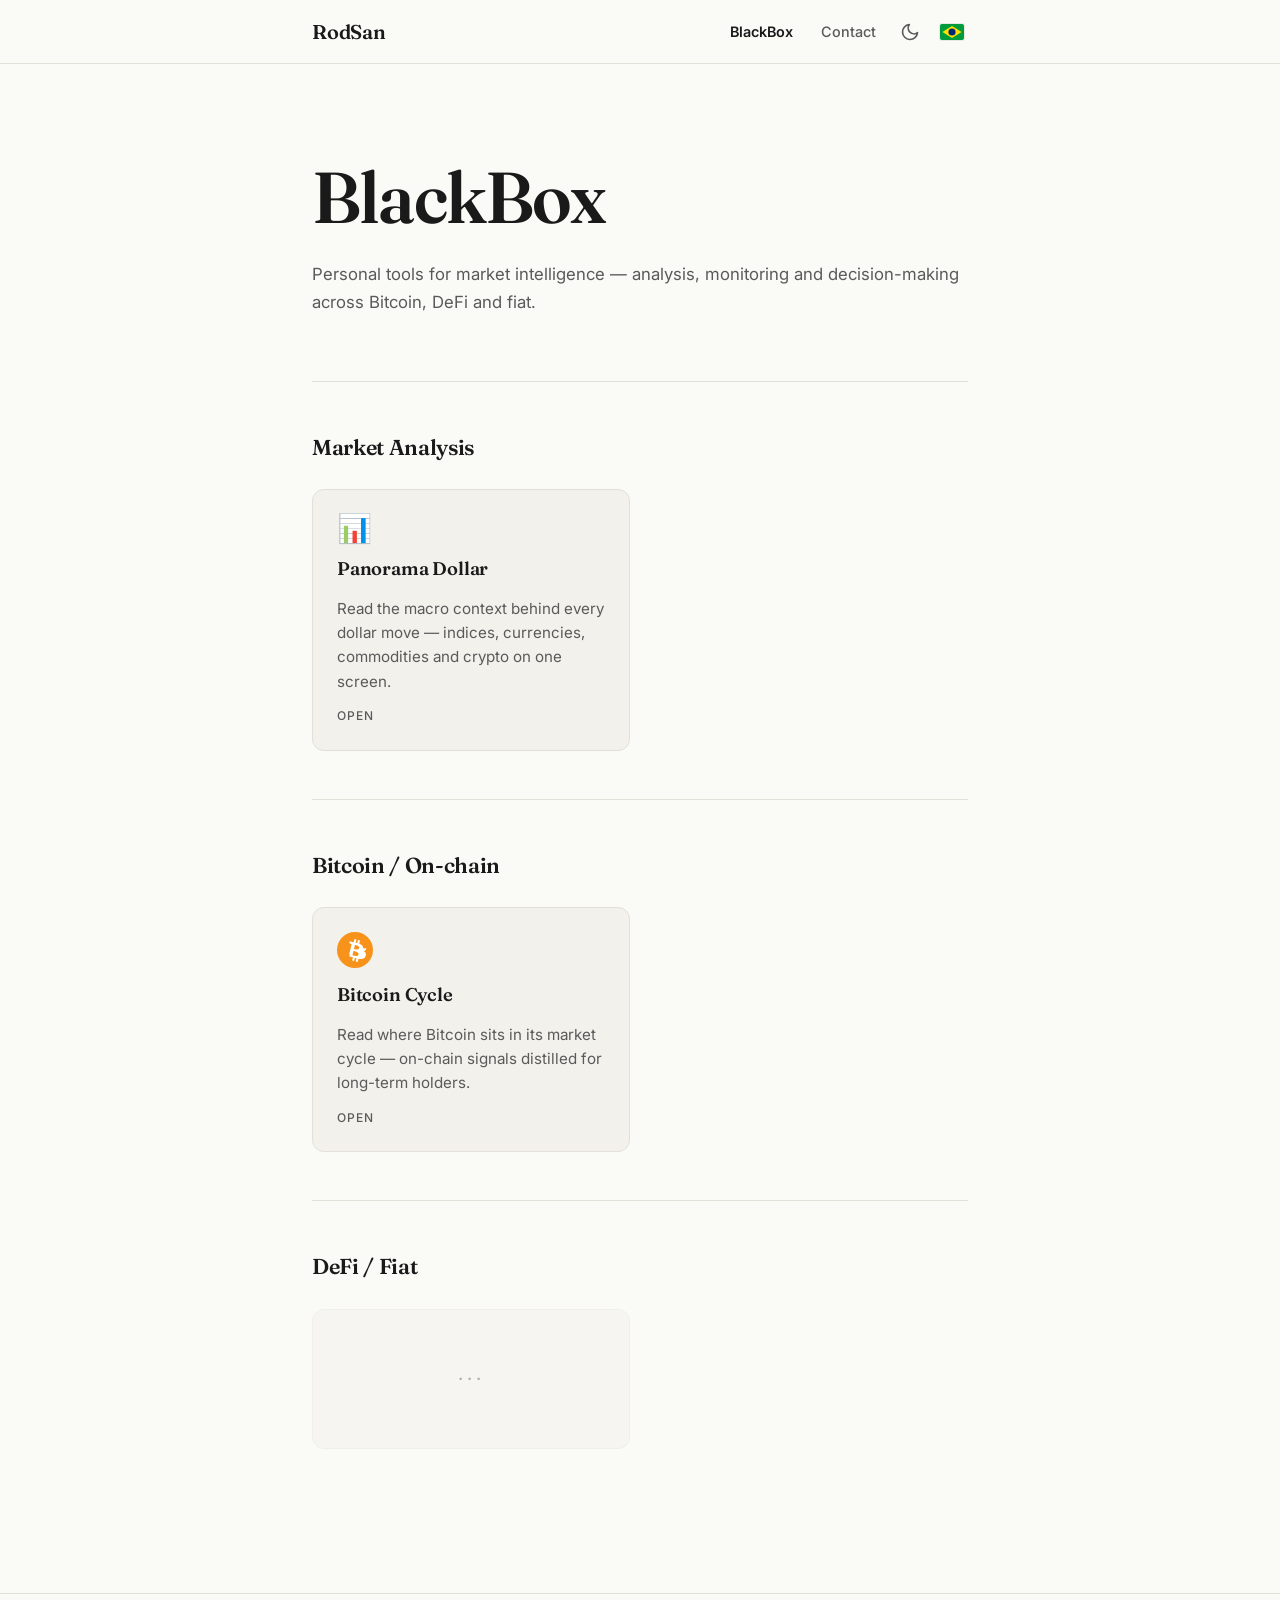
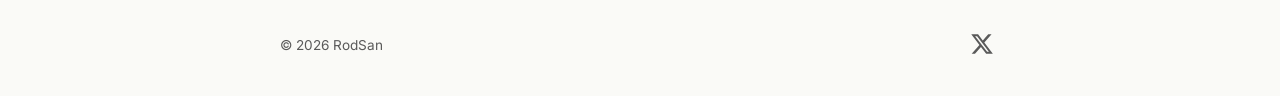
==== commit 55e7fa0d: "feat: replace ₿ glyph with Bitcoin SVG logo in BlackBox card" ====
--- a/index.html
+++ b/index.html
@@ -97,7 +97,10 @@
             <h3 id="section-btc" class="app-section-title">Bitcoin / On-chain</h3>
             <div class="app-grid">
                 <article class="app-card">
-                    <div class="app-card-emoji" aria-hidden="true">₿</div>
+                    <svg class="app-card-emoji" aria-hidden="true" xmlns="http://www.w3.org/2000/svg" width="36" height="36" viewBox="0 0 64 64">
+                        <circle cx="32" cy="32" r="32" fill="#F7931A"/>
+                        <path fill="#fff" d="M46.5,28.7c0.6,-4.2,-2.6,-6.5,-7,-8l1.4,-5.7-3.5,-0.9-1.4,5.5c-0.9,-0.2,-1.9,-0.5,-2.8,-0.7l1.4,-5.6-3.5,-0.9-1.4,5.7c-0.8,-0.2,-1.5,-0.3,-2.2,-0.5l0,0-4.8,-1.2-0.9,3.7c0,0,2.6,0.6,2.5,0.6c1.4,0.4,1.7,1.3,1.6,2l-1.6,6.4c0.1,0,0.2,0.1,0.4,0.1c-0.1,0,-0.3,-0.1,-0.4,-0.1l-2.2,8.8c-0.2,0.4,-0.6,1,-1.5,0.8c0,0.1,2.5,0.6,2.5,0.6l-1.7,4,4.5,1.1c0.8,0.2,1.7,0.4,2.5,0.6l-1.5,5.8,3.5,0.9,1.4,-5.7c1,0.3,1.9,0.5,2.9,0.7l-1.4,5.7,3.5,0.9,1.5,-5.8c6.1,1.1,10.7,0.7,12.6,-4.8c1.6,-4.4,-0.1,-6.9,-3.3,-8.6c2.3,-0.5,4.1,-2,4.5,-5.1zm-8.1,11.4c-1.1,4.4,-8.6,2,-11,1.4l2,-7.8c2.4,0.6,10.1,1.8,9,6.4zm1.1,-11.5c-1,4,-7.3,2,-9.3,1.5l1.8,-7.1c2,0.5,8.4,1.4,7.5,5.6z"/>
+                    </svg>
                     <h4 class="app-card-title">Bitcoin Cycle</h4>
                     <p class="app-card-text">Read where Bitcoin sits in its market cycle — on-chain signals distilled for long-term holders.</p>
                     <a class="app-card-cta" href="https://0xrodsan.github.io/btc-cycle/">Open</a>
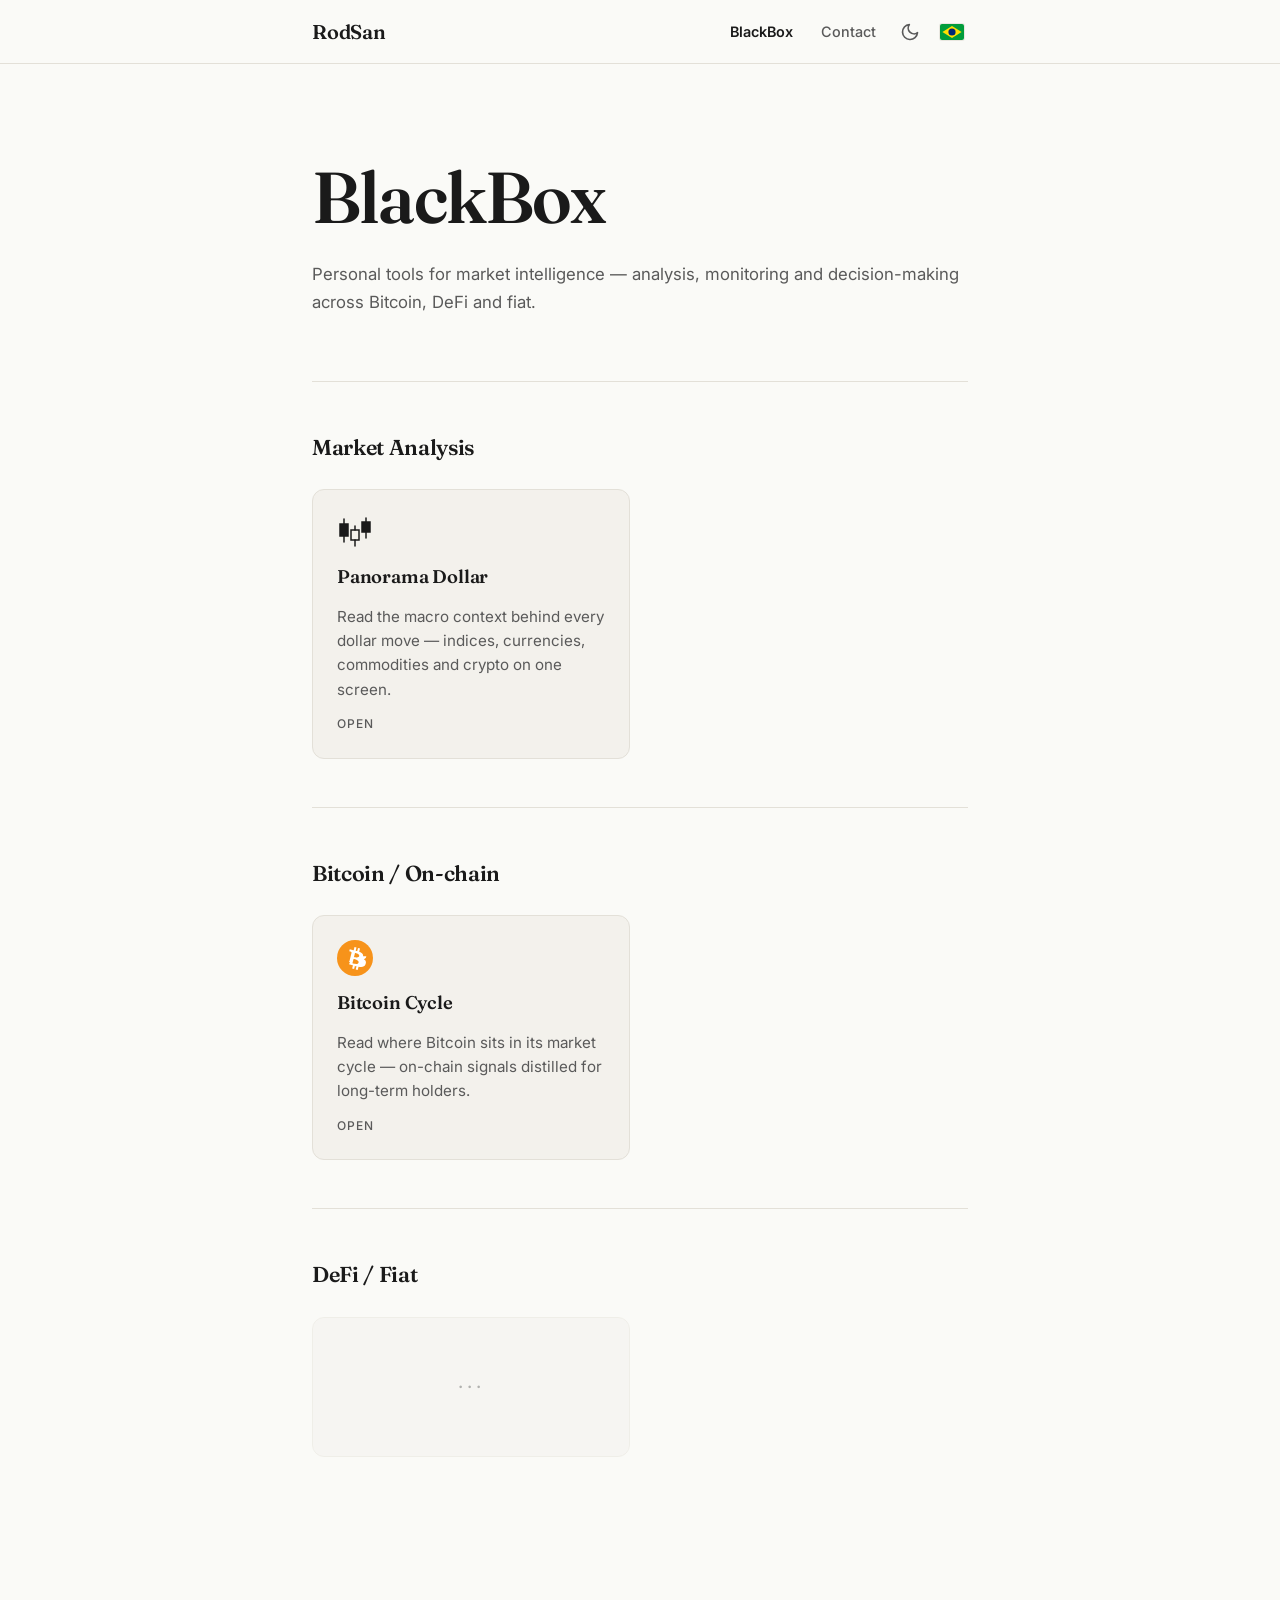
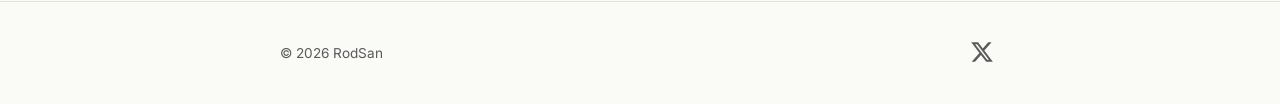
==== commit de8f3d0d: "feat: replace 📊 emoji with candlestick SVG icon in BlackBox card" ====
--- a/index.html
+++ b/index.html
@@ -85,7 +85,17 @@
             <h3 id="section-market" class="app-section-title">Market Analysis</h3>
             <div class="app-grid">
                 <article class="app-card">
-                    <div class="app-card-emoji" aria-hidden="true">📊</div>
+                    <svg class="app-card-emoji" aria-hidden="true" xmlns="http://www.w3.org/2000/svg" width="36" height="36" viewBox="0 0 36 36" fill="none" stroke="currentColor" stroke-width="1.5" stroke-linecap="round">
+                        <line x1="7" y1="5" x2="7" y2="10"/>
+                        <rect x="3" y="10" width="8" height="12" fill="currentColor"/>
+                        <line x1="7" y1="22" x2="7" y2="28"/>
+                        <line x1="18" y1="12" x2="18" y2="16"/>
+                        <rect x="14" y="16" width="8" height="10"/>
+                        <line x1="18" y1="26" x2="18" y2="32"/>
+                        <line x1="29" y1="4" x2="29" y2="8"/>
+                        <rect x="25" y="8" width="8" height="10" fill="currentColor"/>
+                        <line x1="29" y1="18" x2="29" y2="24"/>
+                    </svg>
                     <h4 class="app-card-title">Panorama Dollar</h4>
                     <p class="app-card-text">Read the macro context behind every dollar move — indices, currencies, commodities and crypto on one screen.</p>
                     <a class="app-card-cta" href="https://0xrodsan.github.io/panorama-dollar/">Open</a>
